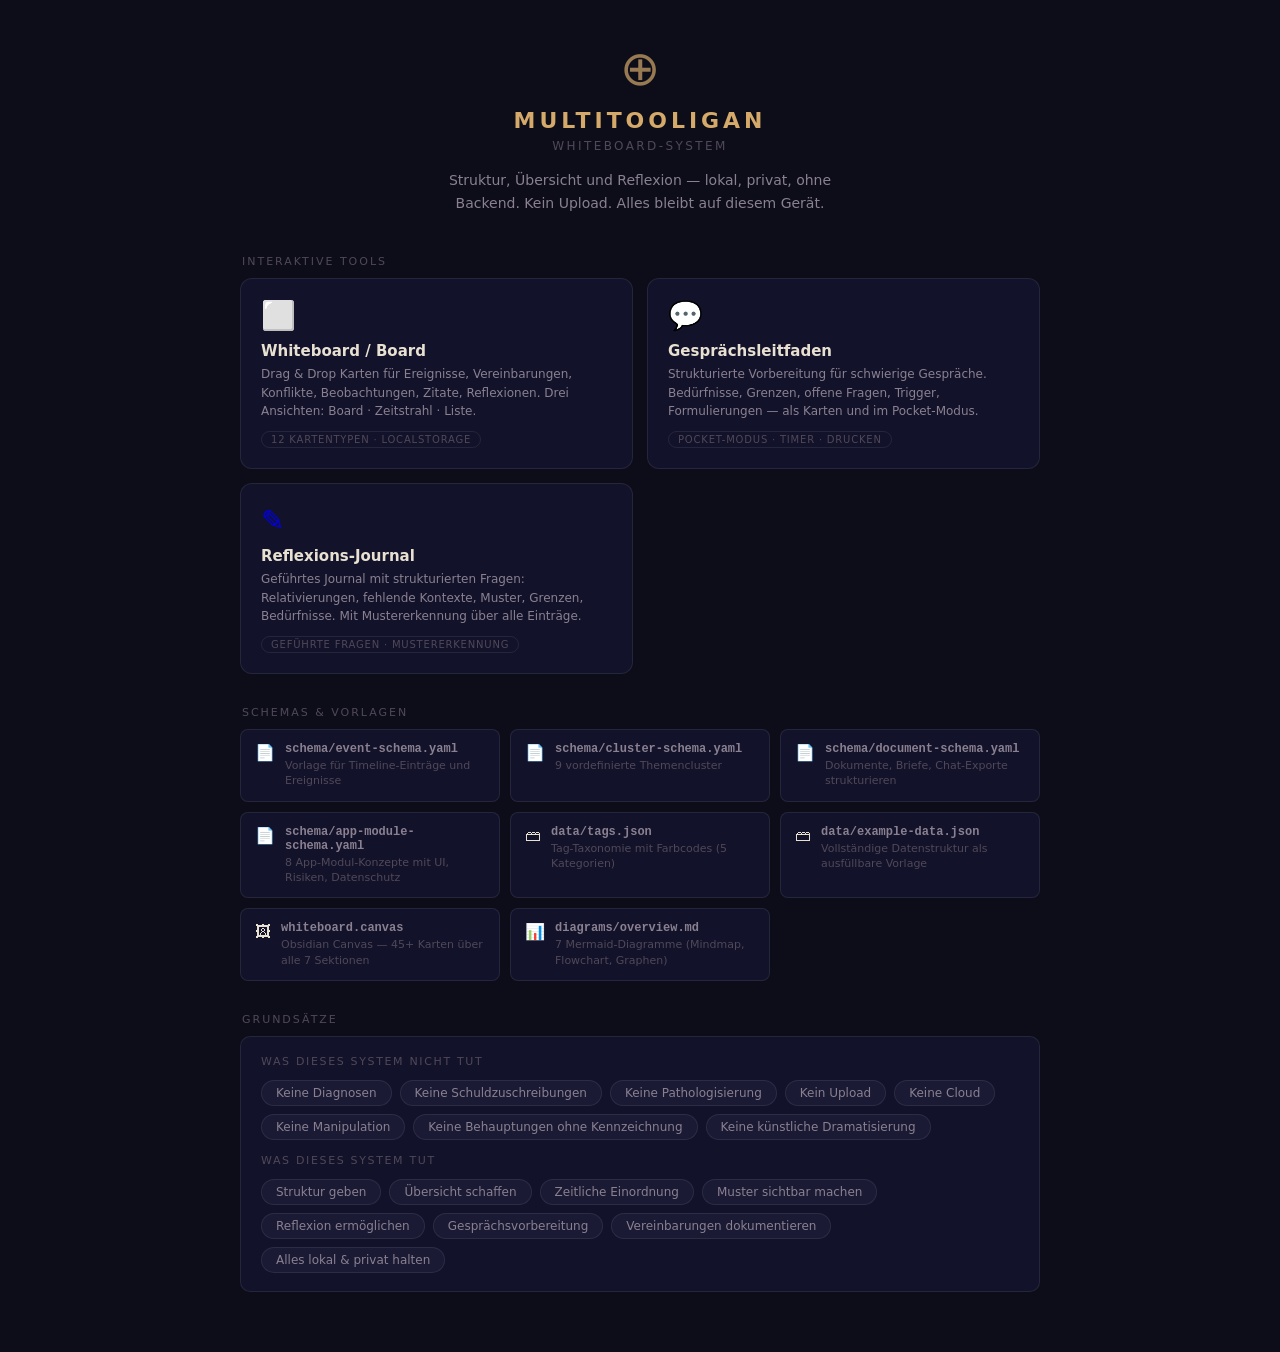
==== multitooligan/index.html @ 4399bd21 "Add Gesprächsleitfaden, Reflexions-Journal and main nav page to MULTITOOLIGAN - guide/index.html: co" ====
<!DOCTYPE html>
<html lang="de">
<head>
<meta charset="UTF-8">
<meta name="viewport" content="width=device-width, initial-scale=1.0">
<title>MULTITOOLIGAN</title>
<style>
*,*::before,*::after{box-sizing:border-box;margin:0;padding:0}
:root{
  --bg:#0d0d1a;--surface:#12122a;--surface2:#1a1a35;--border:rgba(255,255,255,.08);
  --text:#e8e0d0;--text2:#8a8090;--text3:#504858;--gold:#d4a96a;
}
html,body{min-height:100%;background:var(--bg);color:var(--text);font-family:system-ui,sans-serif}
body{display:flex;flex-direction:column;align-items:center;padding:40px 20px 60px}

.hero{text-align:center;margin-bottom:40px}
.hero-mark{font-size:48px;color:var(--gold);opacity:.7;margin-bottom:12px}
h1{font-size:22px;letter-spacing:.18em;text-transform:uppercase;color:var(--gold);margin-bottom:6px}
.hero-sub{font-size:12px;letter-spacing:.2em;text-transform:uppercase;color:var(--text3)}
.hero-tagline{margin-top:16px;font-size:14px;color:var(--text2);max-width:420px;line-height:1.65}

.tools{display:grid;grid-template-columns:repeat(auto-fit,minmax(260px,1fr));gap:14px;width:100%;max-width:800px;margin-bottom:32px}

.tool-card{
  display:block;text-decoration:none;
  background:var(--surface);border:1px solid var(--border);border-radius:12px;
  padding:20px;transition:background .18s,border-color .18s,transform .15s;
}
.tool-card:hover{background:var(--surface2);border-color:rgba(212,169,106,.2);transform:translateY(-2px)}
.tool-card-icon{font-size:28px;margin-bottom:10px}
.tool-card-name{font-size:15px;font-weight:600;color:var(--text);margin-bottom:5px}
.tool-card-desc{font-size:12px;color:var(--text2);line-height:1.55}
.tool-card-tag{display:inline-block;margin-top:10px;padding:2px 9px;border-radius:10px;font-size:10px;letter-spacing:.08em;text-transform:uppercase;border:1px solid var(--border);color:var(--text3)}

.section-title{width:100%;max-width:800px;font-size:11px;letter-spacing:.18em;text-transform:uppercase;color:var(--text3);margin-bottom:10px;padding-left:2px}

.files{display:grid;grid-template-columns:repeat(auto-fit,minmax(220px,1fr));gap:10px;width:100%;max-width:800px;margin-bottom:32px}
.file-item{
  background:var(--surface);border:1px solid var(--border);border-radius:8px;
  padding:12px 14px;display:flex;gap:10px;align-items:flex-start
}
.file-icon{font-size:16px;flex-shrink:0;margin-top:1px}
.file-info{}
.file-name{font-size:12px;font-weight:600;color:var(--text2);font-family:monospace}
.file-desc{font-size:11px;color:var(--text3);margin-top:2px;line-height:1.4}

.principles{width:100%;max-width:800px;background:var(--surface);border:1px solid var(--border);border-radius:10px;padding:18px 20px}
.principles-title{font-size:11px;letter-spacing:.15em;text-transform:uppercase;color:var(--text3);margin-bottom:12px}
.principle-list{display:flex;flex-wrap:wrap;gap:8px}
.principle{padding:5px 14px;background:var(--surface2);border:1px solid var(--border);border-radius:20px;font-size:12px;color:var(--text2)}
</style>
</head>
<body>

<div class="hero">
  <div class="hero-mark">⊕</div>
  <h1>MULTITOOLIGAN</h1>
  <div class="hero-sub">Whiteboard-System</div>
  <p class="hero-tagline">Struktur, Übersicht und Reflexion — lokal, privat, ohne Backend. Kein Upload. Alles bleibt auf diesem Gerät.</p>
</div>

<div class="section-title">Interaktive Tools</div>
<div class="tools">

  <a class="tool-card" href="board/index.html">
    <div class="tool-card-icon">⬜</div>
    <div class="tool-card-name">Whiteboard / Board</div>
    <div class="tool-card-desc">Drag & Drop Karten für Ereignisse, Vereinbarungen, Konflikte, Beobachtungen, Zitate, Reflexionen. Drei Ansichten: Board · Zeitstrahl · Liste.</div>
    <span class="tool-card-tag">12 Kartentypen · localStorage</span>
  </a>

  <a class="tool-card" href="guide/index.html">
    <div class="tool-card-icon">💬</div>
    <div class="tool-card-name">Gesprächsleitfaden</div>
    <div class="tool-card-desc">Strukturierte Vorbereitung für schwierige Gespräche. Bedürfnisse, Grenzen, offene Fragen, Trigger, Formulierungen — als Karten und im Pocket-Modus.</div>
    <span class="tool-card-tag">Pocket-Modus · Timer · Drucken</span>
  </a>

  <a class="tool-card" href="journal/index.html">
    <div class="tool-card-icon">✎</div>
    <div class="tool-card-name">Reflexions-Journal</div>
    <div class="tool-card-desc">Geführtes Journal mit strukturierten Fragen: Relativierungen, fehlende Kontexte, Muster, Grenzen, Bedürfnisse. Mit Mustererkennung über alle Einträge.</div>
    <span class="tool-card-tag">Geführte Fragen · Mustererkennung</span>
  </a>

</div>

<div class="section-title">Schemas & Vorlagen</div>
<div class="files">
  <div class="file-item"><div class="file-icon">📄</div><div class="file-info"><div class="file-name">schema/event-schema.yaml</div><div class="file-desc">Vorlage für Timeline-Einträge und Ereignisse</div></div></div>
  <div class="file-item"><div class="file-icon">📄</div><div class="file-info"><div class="file-name">schema/cluster-schema.yaml</div><div class="file-desc">9 vordefinierte Themencluster</div></div></div>
  <div class="file-item"><div class="file-icon">📄</div><div class="file-info"><div class="file-name">schema/document-schema.yaml</div><div class="file-desc">Dokumente, Briefe, Chat-Exporte strukturieren</div></div></div>
  <div class="file-item"><div class="file-icon">📄</div><div class="file-info"><div class="file-name">schema/app-module-schema.yaml</div><div class="file-desc">8 App-Modul-Konzepte mit UI, Risiken, Datenschutz</div></div></div>
  <div class="file-item"><div class="file-icon">🗃</div><div class="file-info"><div class="file-name">data/tags.json</div><div class="file-desc">Tag-Taxonomie mit Farbcodes (5 Kategorien)</div></div></div>
  <div class="file-item"><div class="file-icon">🗃</div><div class="file-info"><div class="file-name">data/example-data.json</div><div class="file-desc">Vollständige Datenstruktur als ausfüllbare Vorlage</div></div></div>
  <div class="file-item"><div class="file-icon">🖼</div><div class="file-info"><div class="file-name">whiteboard.canvas</div><div class="file-desc">Obsidian Canvas — 45+ Karten über alle 7 Sektionen</div></div></div>
  <div class="file-item"><div class="file-icon">📊</div><div class="file-info"><div class="file-name">diagrams/overview.md</div><div class="file-desc">7 Mermaid-Diagramme (Mindmap, Flowchart, Graphen)</div></div></div>
</div>

<div class="section-title">Grundsätze</div>
<div class="principles">
  <div class="principles-title">Was dieses System nicht tut</div>
  <div class="principle-list">
    <span class="principle">Keine Diagnosen</span>
    <span class="principle">Keine Schuldzuschreibungen</span>
    <span class="principle">Keine Pathologisierung</span>
    <span class="principle">Kein Upload</span>
    <span class="principle">Keine Cloud</span>
    <span class="principle">Keine Manipulation</span>
    <span class="principle">Keine Behauptungen ohne Kennzeichnung</span>
    <span class="principle">Keine künstliche Dramatisierung</span>
  </div>
  <div class="principles-title" style="margin-top:14px">Was dieses System tut</div>
  <div class="principle-list">
    <span class="principle">Struktur geben</span>
    <span class="principle">Übersicht schaffen</span>
    <span class="principle">Zeitliche Einordnung</span>
    <span class="principle">Muster sichtbar machen</span>
    <span class="principle">Reflexion ermöglichen</span>
    <span class="principle">Gesprächsvorbereitung</span>
    <span class="principle">Vereinbarungen dokumentieren</span>
    <span class="principle">Alles lokal & privat halten</span>
  </div>
</div>

</body>
</html>
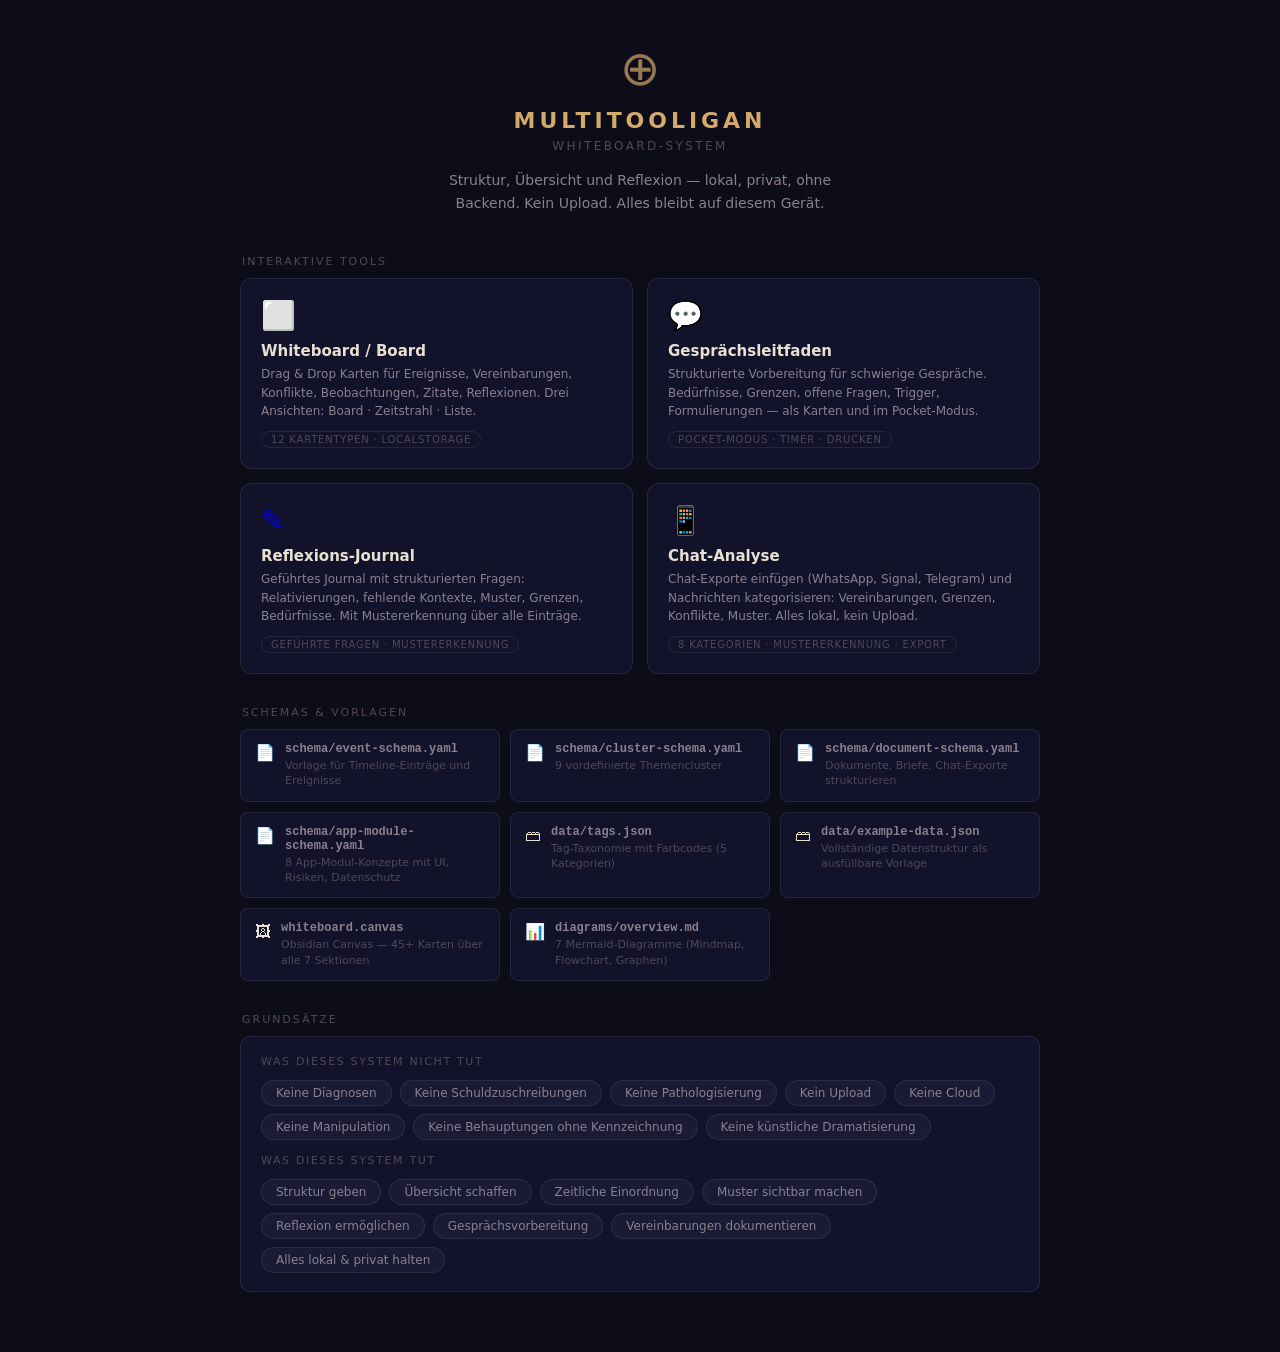
==== commit 42f94281: "Add Chat-Analyse tool to MULTITOOLIGAN - chat/index.html: full chat export analyzer   - Parses Whats" ====
--- a/multitooligan/index.html
+++ b/multitooligan/index.html
@@ -83,6 +83,13 @@
     <span class="tool-card-tag">Geführte Fragen · Mustererkennung</span>
   </a>
 
+  <a class="tool-card" href="chat/index.html">
+    <div class="tool-card-icon">📱</div>
+    <div class="tool-card-name">Chat-Analyse</div>
+    <div class="tool-card-desc">Chat-Exporte einfügen (WhatsApp, Signal, Telegram) und Nachrichten kategorisieren: Vereinbarungen, Grenzen, Konflikte, Muster. Alles lokal, kein Upload.</div>
+    <span class="tool-card-tag">8 Kategorien · Mustererkennung · Export</span>
+  </a>
+
 </div>
 
 <div class="section-title">Schemas & Vorlagen</div>
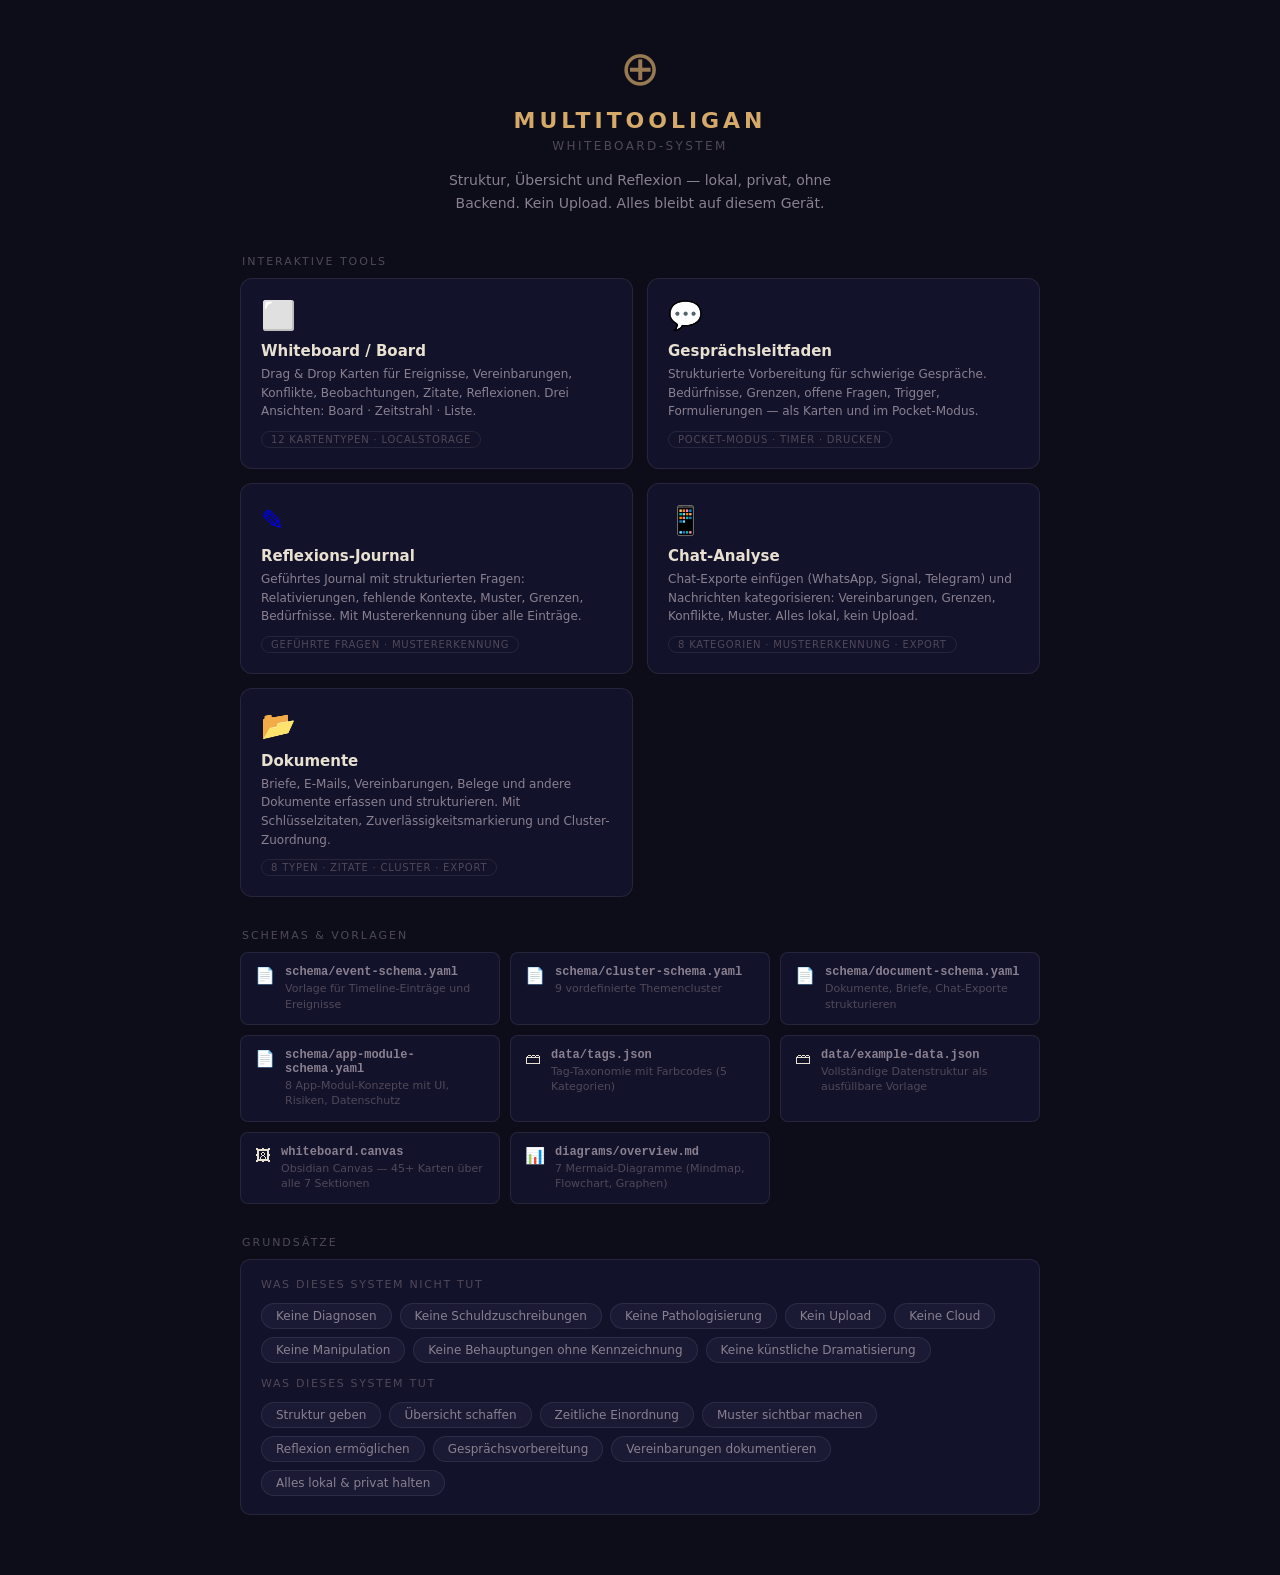
==== commit a78f3d9d: "Add Dokumente tool to MULTITOOLIGAN - docs/index.html: document organizer for letters, emails, agree" ====
--- a/multitooligan/index.html
+++ b/multitooligan/index.html
@@ -90,6 +90,13 @@
     <span class="tool-card-tag">8 Kategorien · Mustererkennung · Export</span>
   </a>
 
+  <a class="tool-card" href="docs/index.html">
+    <div class="tool-card-icon">📂</div>
+    <div class="tool-card-name">Dokumente</div>
+    <div class="tool-card-desc">Briefe, E-Mails, Vereinbarungen, Belege und andere Dokumente erfassen und strukturieren. Mit Schlüsselzitaten, Zuverlässigkeitsmarkierung und Cluster-Zuordnung.</div>
+    <span class="tool-card-tag">8 Typen · Zitate · Cluster · Export</span>
+  </a>
+
 </div>
 
 <div class="section-title">Schemas & Vorlagen</div>
